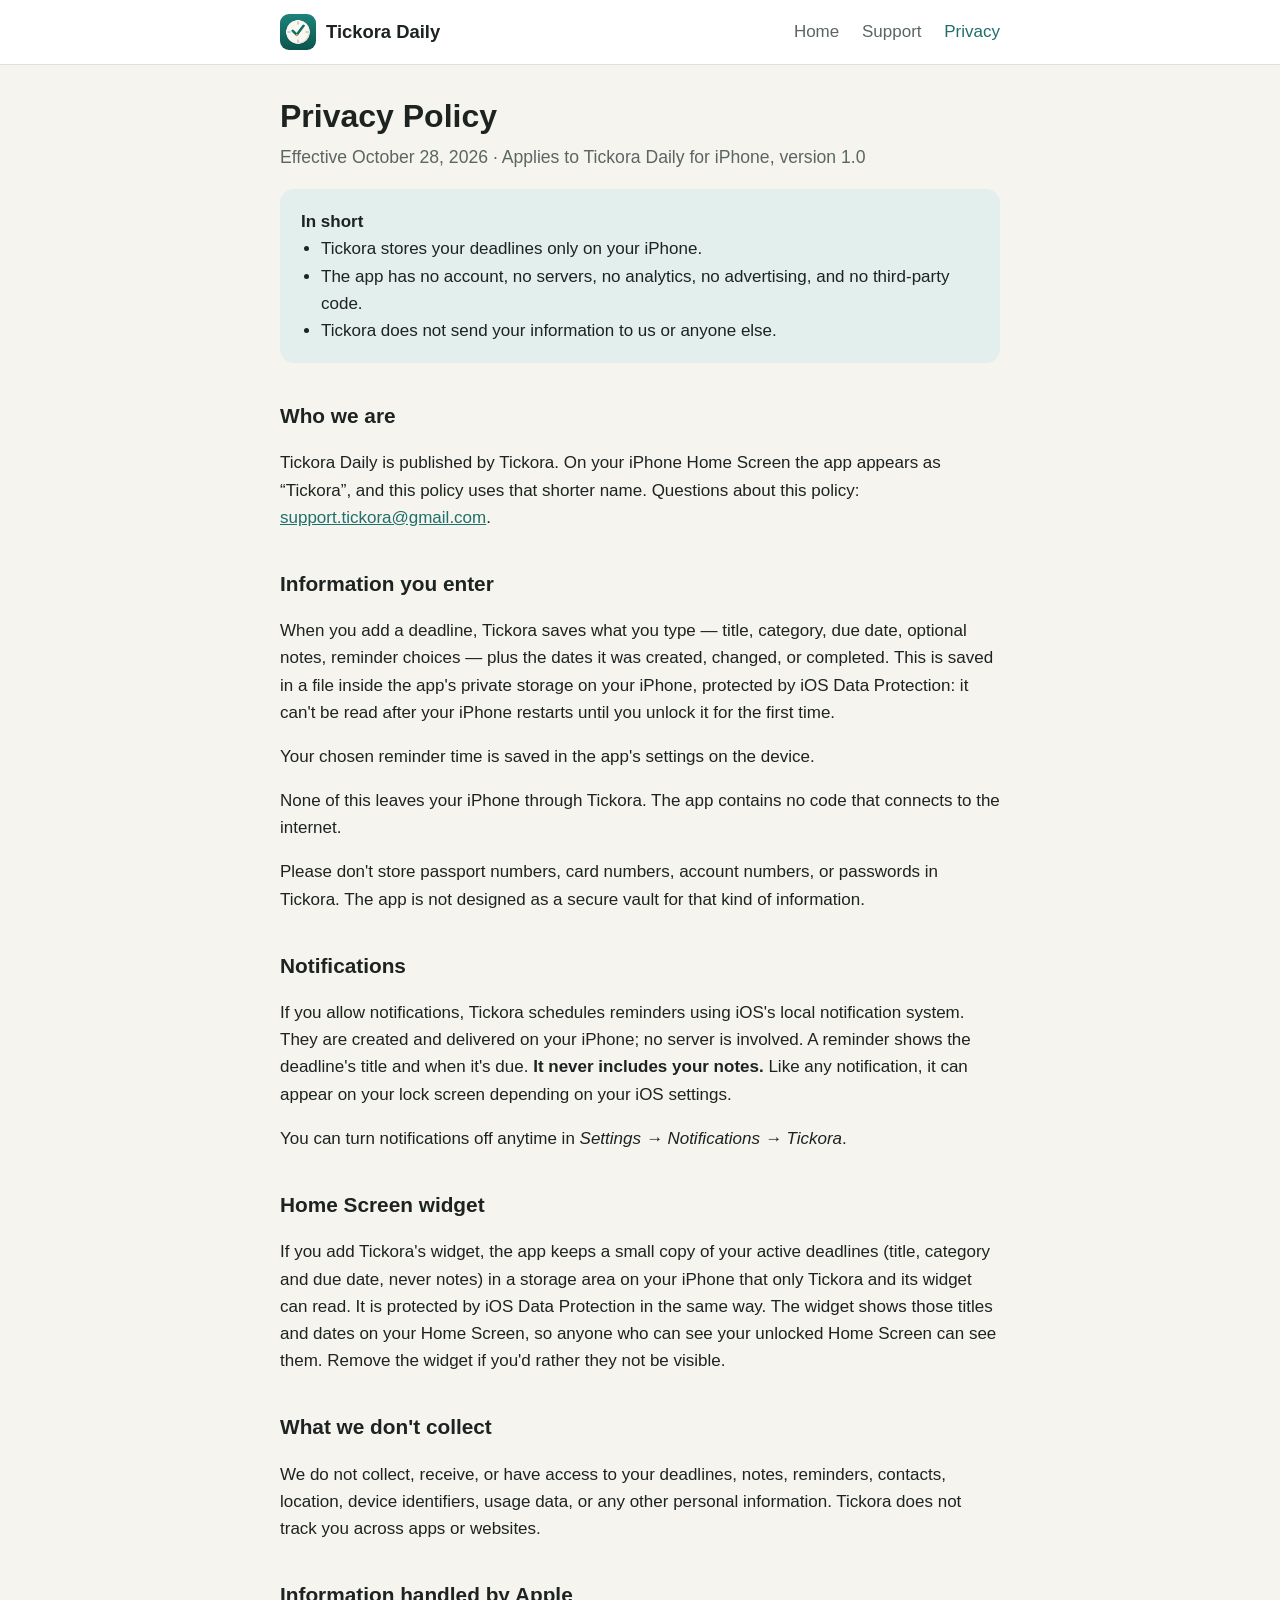
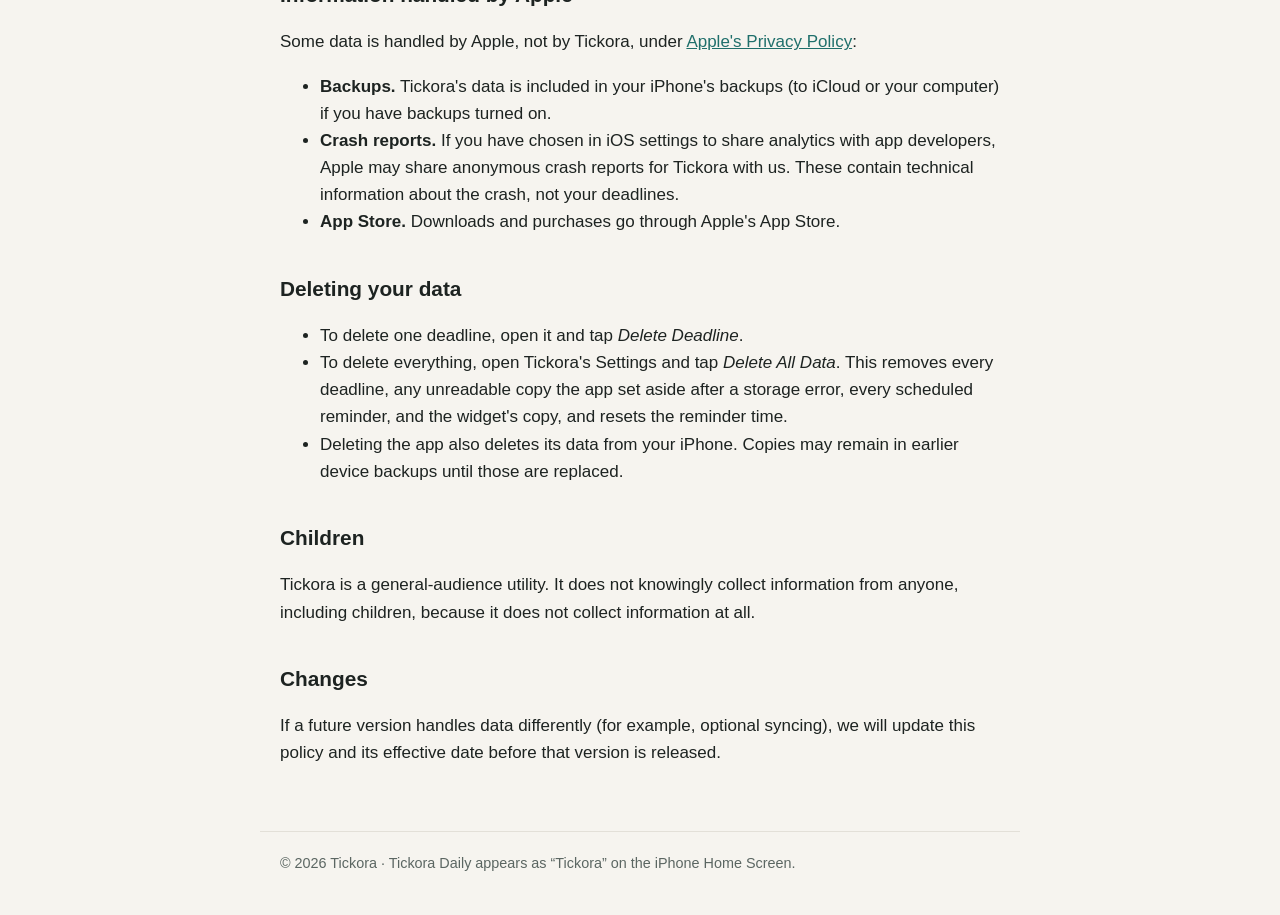
==== privacy.html @ 6ee2bcb5 "Tickora Daily website: home, support and privacy policy Co-Authored-By: Claude Opus 5.5 <noreply@ant" ====
<!doctype html>
<html lang="en">
<head>
  <meta charset="utf-8">
  <meta name="viewport" content="width=device-width, initial-scale=1">
  <title>Tickora Daily Privacy Policy</title>
  <meta name="description" content="How the Tickora Daily iPhone app handles your information.">
  <link rel="stylesheet" href="styles.css">
</head>
<body>
  <header class="site">
    <div class="inner">
      <a class="brand" href="index.html"><img src="icon.png" alt="" width="36" height="36">Tickora Daily</a>
      <nav aria-label="Site">
        <a href="index.html">Home</a>
        <a href="support.html">Support</a>
        <a href="privacy.html" aria-current="page">Privacy</a>
      </nav>
    </div>
  </header>

  <main>
    <h1>Privacy Policy</h1>
    <p class="lede">Effective October 28, 2026 · Applies to Tickora Daily for iPhone, version 1.0</p>

    <div class="card summary">
      <strong>In short</strong>
      <ul>
        <li>Tickora stores your deadlines only on your iPhone.</li>
        <li>The app has no account, no servers, no analytics, no advertising, and no third-party code.</li>
        <li>Tickora does not send your information to us or anyone else.</li>
      </ul>
    </div>

    <h2>Who we are</h2>
    <p>Tickora Daily is published by Tickora. On your iPhone Home Screen the app appears as “Tickora”, and this policy uses that shorter name. Questions about this policy: <a href="mailto:support.tickora@gmail.com">support.tickora@gmail.com</a>.</p>

    <h2>Information you enter</h2>
    <p>When you add a deadline, Tickora saves what you type — title, category, due date, optional notes, reminder choices — plus the dates it was created, changed, or completed. This is saved in a file inside the app's private storage on your iPhone, protected by iOS Data Protection: it can't be read after your iPhone restarts until you unlock it for the first time.</p>
    <p>Your chosen reminder time is saved in the app's settings on the device.</p>
    <p>None of this leaves your iPhone through Tickora. The app contains no code that connects to the internet.</p>
    <p>Please don't store passport numbers, card numbers, account numbers, or passwords in Tickora. The app is not designed as a secure vault for that kind of information.</p>

    <h2>Notifications</h2>
    <p>If you allow notifications, Tickora schedules reminders using iOS's local notification system. They are created and delivered on your iPhone; no server is involved. A reminder shows the deadline's title and when it's due. <strong>It never includes your notes.</strong> Like any notification, it can appear on your lock screen depending on your iOS settings.</p>
    <p>You can turn notifications off anytime in <em>Settings → Notifications → Tickora</em>.</p>

    <h2>Home Screen widget</h2>
    <p>If you add Tickora's widget, the app keeps a small copy of your active deadlines (title, category and due date, never notes) in a storage area on your iPhone that only Tickora and its widget can read. It is protected by iOS Data Protection in the same way. The widget shows those titles and dates on your Home Screen, so anyone who can see your unlocked Home Screen can see them. Remove the widget if you'd rather they not be visible.</p>

    <h2>What we don't collect</h2>
    <p>We do not collect, receive, or have access to your deadlines, notes, reminders, contacts, location, device identifiers, usage data, or any other personal information. Tickora does not track you across apps or websites.</p>

    <h2>Information handled by Apple</h2>
    <p>Some data is handled by Apple, not by Tickora, under <a href="https://www.apple.com/legal/privacy/">Apple's Privacy Policy</a>:</p>
    <ul>
      <li><strong>Backups.</strong> Tickora's data is included in your iPhone's backups (to iCloud or your computer) if you have backups turned on.</li>
      <li><strong>Crash reports.</strong> If you have chosen in iOS settings to share analytics with app developers, Apple may share anonymous crash reports for Tickora with us. These contain technical information about the crash, not your deadlines.</li>
      <li><strong>App Store.</strong> Downloads and purchases go through Apple's App Store.</li>
    </ul>

    <h2>Deleting your data</h2>
    <ul>
      <li>To delete one deadline, open it and tap <em>Delete Deadline</em>.</li>
      <li>To delete everything, open Tickora's Settings and tap <em>Delete All Data</em>. This removes every deadline, any unreadable copy the app set aside after a storage error, every scheduled reminder, and the widget's copy, and resets the reminder time.</li>
      <li>Deleting the app also deletes its data from your iPhone. Copies may remain in earlier device backups until those are replaced.</li>
    </ul>

    <h2>Children</h2>
    <p>Tickora is a general-audience utility. It does not knowingly collect information from anyone, including children, because it does not collect information at all.</p>

    <h2>Changes</h2>
    <p>If a future version handles data differently (for example, optional syncing), we will update this policy and its effective date before that version is released.</p>
  </main>

  <footer class="site">
    © 2026 Tickora · Tickora Daily appears as “Tickora” on the iPhone Home Screen.
  </footer>
</body>
</html>
---- styles.css ----
:root {
  --bg: #f6f4ef;
  --surface: #ffffff;
  --text: #1d2321;
  --muted: #5b6662;
  --accent: #1f6f6b;
  --accent-soft: #e2efed;
  --border: #e3e0d8;
  --todo-bg: #fff3c4;
  --todo-text: #5c4500;
}

@media (prefers-color-scheme: dark) {
  :root {
    --bg: #0f1514;
    --surface: #182120;
    --text: #e8ece9;
    --muted: #a3afab;
    --accent: #6cc4b5;
    --accent-soft: #1f3330;
    --border: #2a3533;
    --todo-bg: #4a3b00;
    --todo-text: #ffe38a;
  }
}

* { box-sizing: border-box; }

body {
  margin: 0;
  background: var(--bg);
  color: var(--text);
  font: 17px/1.6 -apple-system, BlinkMacSystemFont, "Segoe UI", Roboto, Helvetica, Arial, sans-serif;
  -webkit-text-size-adjust: 100%;
}

header.site {
  border-bottom: 1px solid var(--border);
  background: var(--surface);
}

header.site .inner, main, footer.site {
  max-width: 760px;
  margin: 0 auto;
  padding: 0 20px;
}

header.site .inner {
  display: flex;
  align-items: center;
  justify-content: space-between;
  gap: 16px;
  min-height: 64px;
  flex-wrap: wrap;
}

.brand {
  display: flex;
  align-items: center;
  gap: 10px;
  font-weight: 700;
  font-size: 1.15rem;
  color: var(--text);
  text-decoration: none;
}

.brand img { width: 36px; height: 36px; border-radius: 9px; }

nav a {
  color: var(--muted);
  text-decoration: none;
  margin-left: 18px;
  font-weight: 500;
}

nav a:first-child { margin-left: 0; }
nav a[aria-current="page"], nav a:hover { color: var(--accent); }

main { padding-top: 32px; padding-bottom: 48px; }

h1 { font-size: 2rem; line-height: 1.2; margin: 0 0 8px; }
h2 { font-size: 1.3rem; margin: 36px 0 8px; }
h3 { font-size: 1.05rem; margin: 24px 0 4px; }
p, li { color: var(--text); }
.lede { color: var(--muted); font-size: 1.1rem; margin-top: 0; }
a { color: var(--accent); }

.card {
  background: var(--surface);
  border: 1px solid var(--border);
  border-radius: 14px;
  padding: 18px 20px;
  margin: 16px 0;
}

.summary { background: var(--accent-soft); border-color: transparent; }
.summary ul { margin: 0; padding-left: 20px; }

mark.todo {
  background: var(--todo-bg);
  color: var(--todo-text);
  padding: 1px 6px;
  border-radius: 6px;
  font-weight: 600;
}

table { width: 100%; border-collapse: collapse; font-size: 0.95rem; }
th, td { text-align: left; padding: 10px 8px; border-bottom: 1px solid var(--border); vertical-align: top; }
th { color: var(--muted); font-weight: 600; }

.table-wrap { overflow-x: auto; }

footer.site {
  border-top: 1px solid var(--border);
  padding-top: 20px;
  padding-bottom: 40px;
  color: var(--muted);
  font-size: 0.9rem;
}

@media (max-width: 480px) {
  h1 { font-size: 1.6rem; }
  nav a { margin-left: 12px; }
}
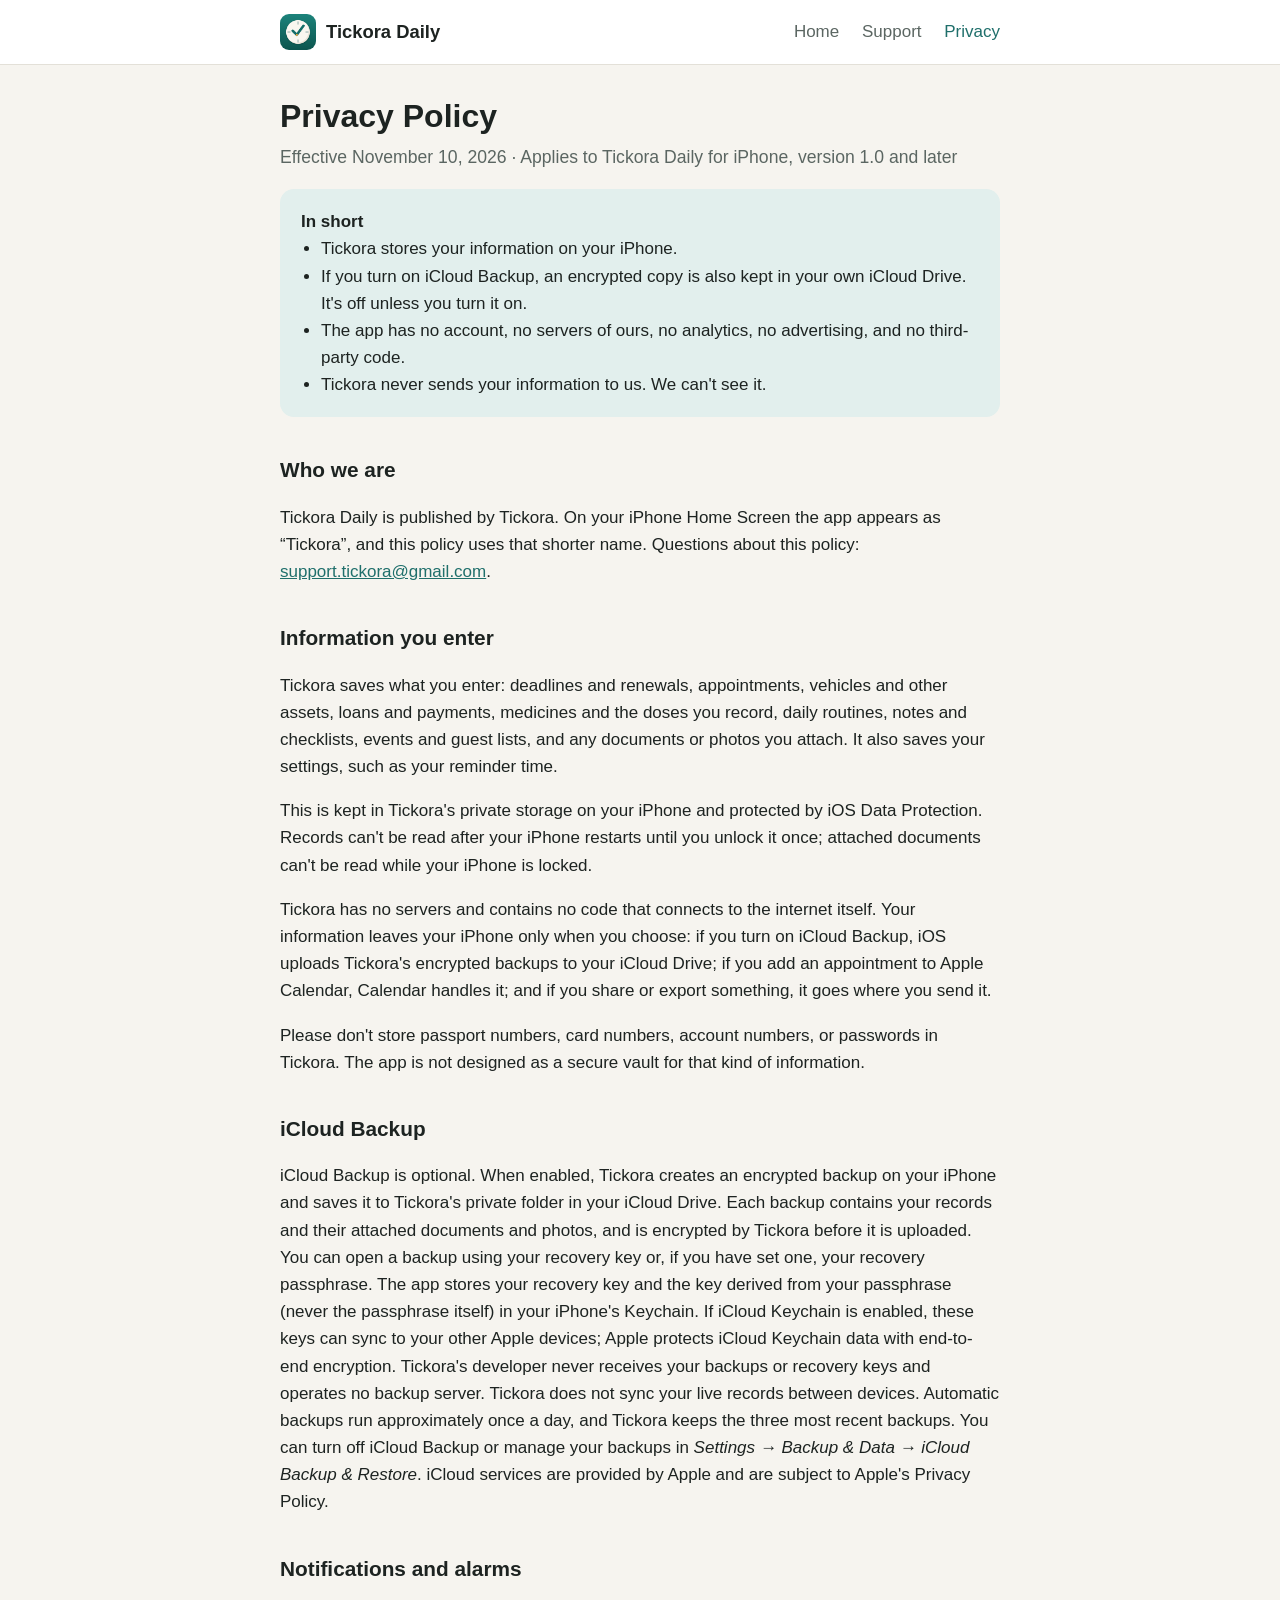
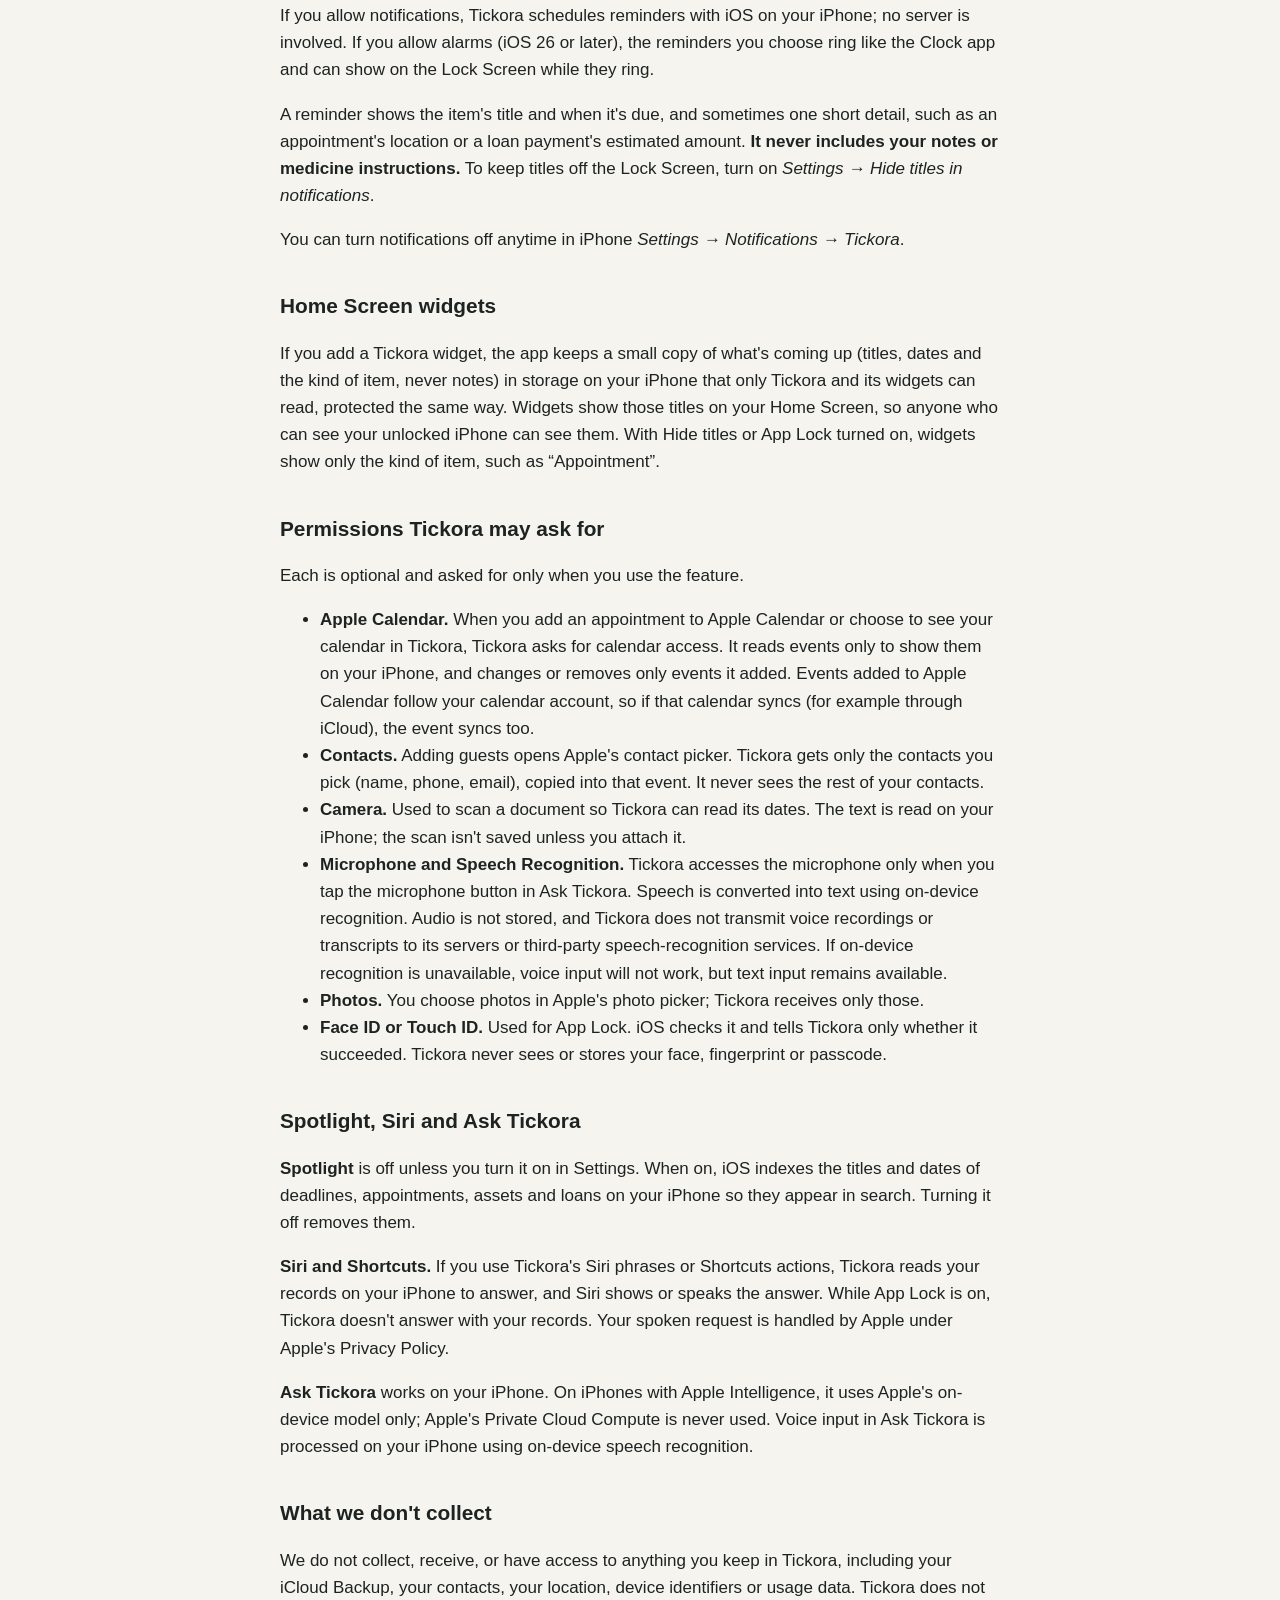
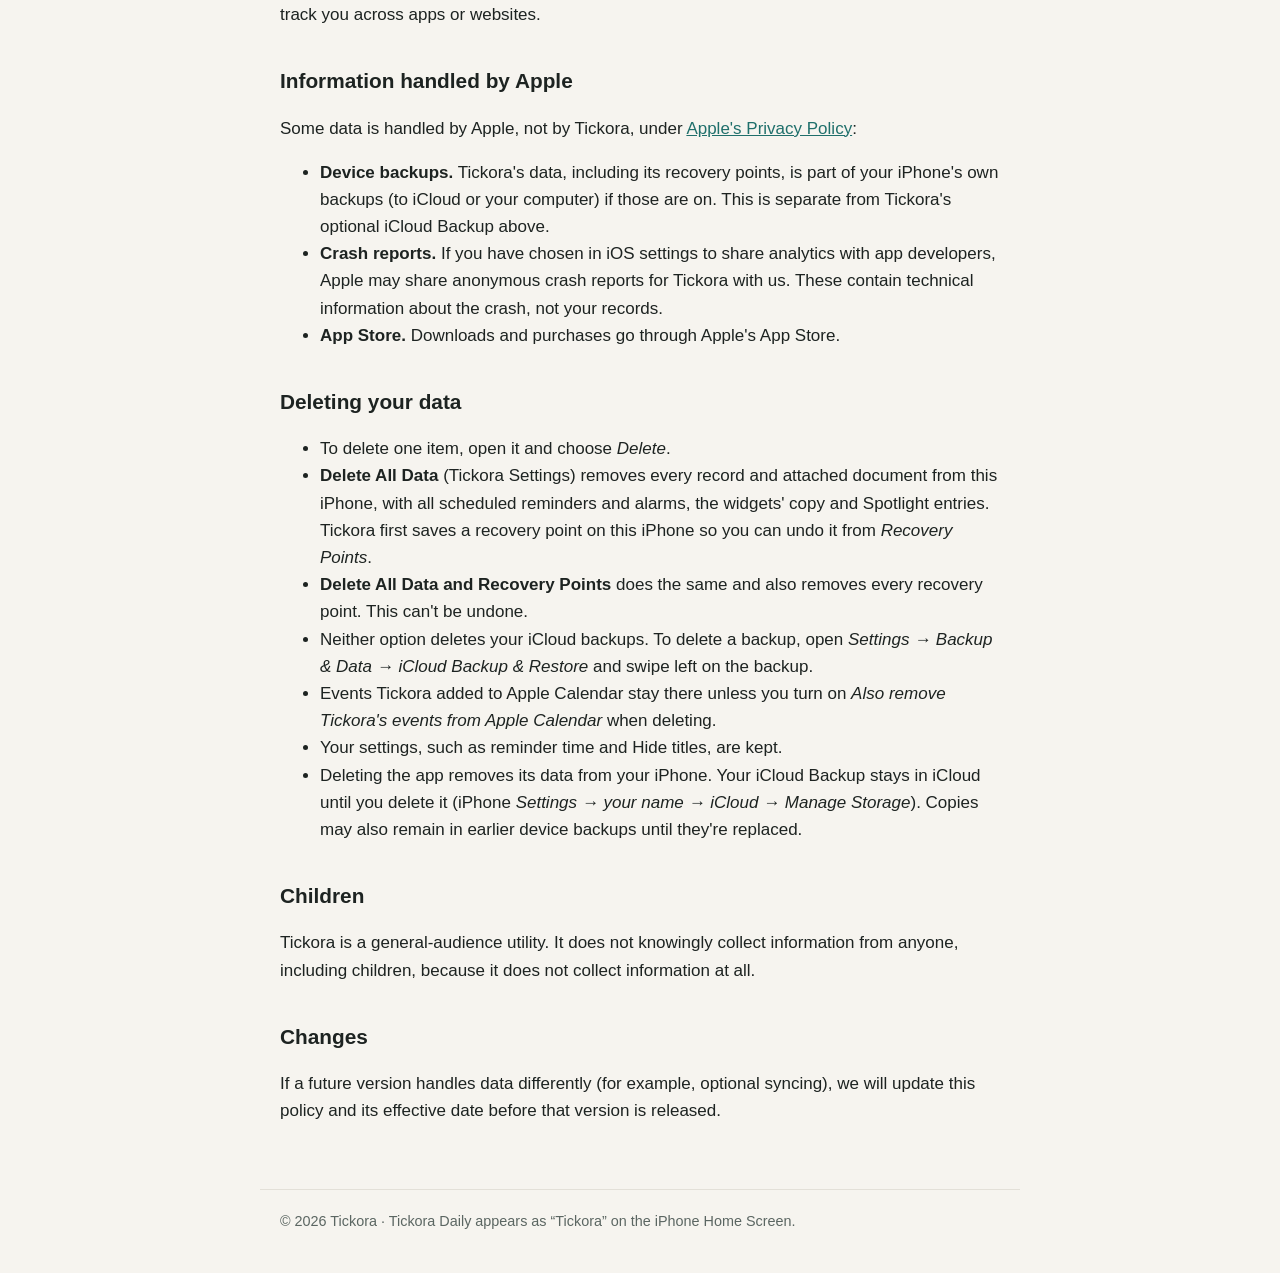
==== commit 5ae2d964: "Update the privacy policy for Tickora 1.2.0 Effective November 10, 2026. Adds iCloud Backup, current" ====
--- a/privacy.html
+++ b/privacy.html
@@ -21,14 +21,15 @@
 
   <main>
     <h1>Privacy Policy</h1>
-    <p class="lede">Effective October 28, 2026 · Applies to Tickora Daily for iPhone, version 1.0</p>
+    <p class="lede">Effective November 10, 2026 · Applies to Tickora Daily for iPhone, version 1.0 and later</p>
 
     <div class="card summary">
       <strong>In short</strong>
       <ul>
-        <li>Tickora stores your deadlines only on your iPhone.</li>
-        <li>The app has no account, no servers, no analytics, no advertising, and no third-party code.</li>
-        <li>Tickora does not send your information to us or anyone else.</li>
+        <li>Tickora stores your information on your iPhone.</li>
+        <li>If you turn on iCloud Backup, an encrypted copy is also kept in your own iCloud Drive. It's off unless you turn it on.</li>
+        <li>The app has no account, no servers of ours, no analytics, no advertising, and no third-party code.</li>
+        <li>Tickora never sends your information to us. We can't see it.</li>
       </ul>
     </div>
 
@@ -36,34 +37,58 @@
     <p>Tickora Daily is published by Tickora. On your iPhone Home Screen the app appears as “Tickora”, and this policy uses that shorter name. Questions about this policy: <a href="mailto:support.tickora@gmail.com">support.tickora@gmail.com</a>.</p>
 
     <h2>Information you enter</h2>
-    <p>When you add a deadline, Tickora saves what you type — title, category, due date, optional notes, reminder choices — plus the dates it was created, changed, or completed. This is saved in a file inside the app's private storage on your iPhone, protected by iOS Data Protection: it can't be read after your iPhone restarts until you unlock it for the first time.</p>
-    <p>Your chosen reminder time is saved in the app's settings on the device.</p>
-    <p>None of this leaves your iPhone through Tickora. The app contains no code that connects to the internet.</p>
+    <p>Tickora saves what you enter: deadlines and renewals, appointments, vehicles and other assets, loans and payments, medicines and the doses you record, daily routines, notes and checklists, events and guest lists, and any documents or photos you attach. It also saves your settings, such as your reminder time.</p>
+    <p>This is kept in Tickora's private storage on your iPhone and protected by iOS Data Protection. Records can't be read after your iPhone restarts until you unlock it once; attached documents can't be read while your iPhone is locked.</p>
+    <p>Tickora has no servers and contains no code that connects to the internet itself. Your information leaves your iPhone only when you choose: if you turn on iCloud Backup, iOS uploads Tickora's encrypted backups to your iCloud Drive; if you add an appointment to Apple Calendar, Calendar handles it; and if you share or export something, it goes where you send it.</p>
     <p>Please don't store passport numbers, card numbers, account numbers, or passwords in Tickora. The app is not designed as a secure vault for that kind of information.</p>
 
-    <h2>Notifications</h2>
-    <p>If you allow notifications, Tickora schedules reminders using iOS's local notification system. They are created and delivered on your iPhone; no server is involved. A reminder shows the deadline's title and when it's due. <strong>It never includes your notes.</strong> Like any notification, it can appear on your lock screen depending on your iOS settings.</p>
-    <p>You can turn notifications off anytime in <em>Settings → Notifications → Tickora</em>.</p>
+    <h2>iCloud Backup</h2>
+    <p>iCloud Backup is optional. When enabled, Tickora creates an encrypted backup on your iPhone and saves it to Tickora's private folder in your iCloud Drive. Each backup contains your records and their attached documents and photos, and is encrypted by Tickora before it is uploaded. You can open a backup using your recovery key or, if you have set one, your recovery passphrase. The app stores your recovery key and the key derived from your passphrase (never the passphrase itself) in your iPhone's Keychain. If iCloud Keychain is enabled, these keys can sync to your other Apple devices; Apple protects iCloud Keychain data with end-to-end encryption. Tickora's developer never receives your backups or recovery keys and operates no backup server. Tickora does not sync your live records between devices. Automatic backups run approximately once a day, and Tickora keeps the three most recent backups. You can turn off iCloud Backup or manage your backups in <em>Settings → Backup &amp; Data → iCloud Backup &amp; Restore</em>. iCloud services are provided by Apple and are subject to Apple's Privacy Policy.</p>
 
-    <h2>Home Screen widget</h2>
-    <p>If you add Tickora's widget, the app keeps a small copy of your active deadlines (title, category and due date, never notes) in a storage area on your iPhone that only Tickora and its widget can read. It is protected by iOS Data Protection in the same way. The widget shows those titles and dates on your Home Screen, so anyone who can see your unlocked Home Screen can see them. Remove the widget if you'd rather they not be visible.</p>
+    <h2>Notifications and alarms</h2>
+    <p>If you allow notifications, Tickora schedules reminders with iOS on your iPhone; no server is involved. If you allow alarms (iOS 26 or later), the reminders you choose ring like the Clock app and can show on the Lock Screen while they ring.</p>
+    <p>A reminder shows the item's title and when it's due, and sometimes one short detail, such as an appointment's location or a loan payment's estimated amount. <strong>It never includes your notes or medicine instructions.</strong> To keep titles off the Lock Screen, turn on <em>Settings → Hide titles in notifications</em>.</p>
+    <p>You can turn notifications off anytime in iPhone <em>Settings → Notifications → Tickora</em>.</p>
+
+    <h2>Home Screen widgets</h2>
+    <p>If you add a Tickora widget, the app keeps a small copy of what's coming up (titles, dates and the kind of item, never notes) in storage on your iPhone that only Tickora and its widgets can read, protected the same way. Widgets show those titles on your Home Screen, so anyone who can see your unlocked iPhone can see them. With Hide titles or App Lock turned on, widgets show only the kind of item, such as “Appointment”.</p>
+
+    <h2>Permissions Tickora may ask for</h2>
+    <p>Each is optional and asked for only when you use the feature.</p>
+    <ul>
+      <li><strong>Apple Calendar.</strong> When you add an appointment to Apple Calendar or choose to see your calendar in Tickora, Tickora asks for calendar access. It reads events only to show them on your iPhone, and changes or removes only events it added. Events added to Apple Calendar follow your calendar account, so if that calendar syncs (for example through iCloud), the event syncs too.</li>
+      <li><strong>Contacts.</strong> Adding guests opens Apple's contact picker. Tickora gets only the contacts you pick (name, phone, email), copied into that event. It never sees the rest of your contacts.</li>
+      <li><strong>Camera.</strong> Used to scan a document so Tickora can read its dates. The text is read on your iPhone; the scan isn't saved unless you attach it.</li>
+      <li><strong>Microphone and Speech Recognition.</strong> Tickora accesses the microphone only when you tap the microphone button in Ask Tickora. Speech is converted into text using on-device recognition. Audio is not stored, and Tickora does not transmit voice recordings or transcripts to its servers or third-party speech-recognition services. If on-device recognition is unavailable, voice input will not work, but text input remains available.</li>
+      <li><strong>Photos.</strong> You choose photos in Apple's photo picker; Tickora receives only those.</li>
+      <li><strong>Face ID or Touch ID.</strong> Used for App Lock. iOS checks it and tells Tickora only whether it succeeded. Tickora never sees or stores your face, fingerprint or passcode.</li>
+    </ul>
+
+    <h2>Spotlight, Siri and Ask Tickora</h2>
+    <p><strong>Spotlight</strong> is off unless you turn it on in Settings. When on, iOS indexes the titles and dates of deadlines, appointments, assets and loans on your iPhone so they appear in search. Turning it off removes them.</p>
+    <p><strong>Siri and Shortcuts.</strong> If you use Tickora's Siri phrases or Shortcuts actions, Tickora reads your records on your iPhone to answer, and Siri shows or speaks the answer. While App Lock is on, Tickora doesn't answer with your records. Your spoken request is handled by Apple under Apple's Privacy Policy.</p>
+    <p><strong>Ask Tickora</strong> works on your iPhone. On iPhones with Apple Intelligence, it uses Apple's on-device model only; Apple's Private Cloud Compute is never used. Voice input in Ask Tickora is processed on your iPhone using on-device speech recognition.</p>
 
     <h2>What we don't collect</h2>
-    <p>We do not collect, receive, or have access to your deadlines, notes, reminders, contacts, location, device identifiers, usage data, or any other personal information. Tickora does not track you across apps or websites.</p>
+    <p>We do not collect, receive, or have access to anything you keep in Tickora, including your iCloud Backup, your contacts, your location, device identifiers or usage data. Tickora does not track you across apps or websites.</p>
 
     <h2>Information handled by Apple</h2>
     <p>Some data is handled by Apple, not by Tickora, under <a href="https://www.apple.com/legal/privacy/">Apple's Privacy Policy</a>:</p>
     <ul>
-      <li><strong>Backups.</strong> Tickora's data is included in your iPhone's backups (to iCloud or your computer) if you have backups turned on.</li>
-      <li><strong>Crash reports.</strong> If you have chosen in iOS settings to share analytics with app developers, Apple may share anonymous crash reports for Tickora with us. These contain technical information about the crash, not your deadlines.</li>
+      <li><strong>Device backups.</strong> Tickora's data, including its recovery points, is part of your iPhone's own backups (to iCloud or your computer) if those are on. This is separate from Tickora's optional iCloud Backup above.</li>
+      <li><strong>Crash reports.</strong> If you have chosen in iOS settings to share analytics with app developers, Apple may share anonymous crash reports for Tickora with us. These contain technical information about the crash, not your records.</li>
       <li><strong>App Store.</strong> Downloads and purchases go through Apple's App Store.</li>
     </ul>
 
     <h2>Deleting your data</h2>
     <ul>
-      <li>To delete one deadline, open it and tap <em>Delete Deadline</em>.</li>
-      <li>To delete everything, open Tickora's Settings and tap <em>Delete All Data</em>. This removes every deadline, any unreadable copy the app set aside after a storage error, every scheduled reminder, and the widget's copy, and resets the reminder time.</li>
-      <li>Deleting the app also deletes its data from your iPhone. Copies may remain in earlier device backups until those are replaced.</li>
+      <li>To delete one item, open it and choose <em>Delete</em>.</li>
+      <li><strong>Delete All Data</strong> (Tickora Settings) removes every record and attached document from this iPhone, with all scheduled reminders and alarms, the widgets' copy and Spotlight entries. Tickora first saves a recovery point on this iPhone so you can undo it from <em>Recovery Points</em>.</li>
+      <li><strong>Delete All Data and Recovery Points</strong> does the same and also removes every recovery point. This can't be undone.</li>
+      <li>Neither option deletes your iCloud backups. To delete a backup, open <em>Settings → Backup &amp; Data → iCloud Backup &amp; Restore</em> and swipe left on the backup.</li>
+      <li>Events Tickora added to Apple Calendar stay there unless you turn on <em>Also remove Tickora's events from Apple Calendar</em> when deleting.</li>
+      <li>Your settings, such as reminder time and Hide titles, are kept.</li>
+      <li>Deleting the app removes its data from your iPhone. Your iCloud Backup stays in iCloud until you delete it (iPhone <em>Settings → your name → iCloud → Manage Storage</em>). Copies may also remain in earlier device backups until they're replaced.</li>
     </ul>
 
     <h2>Children</h2>
